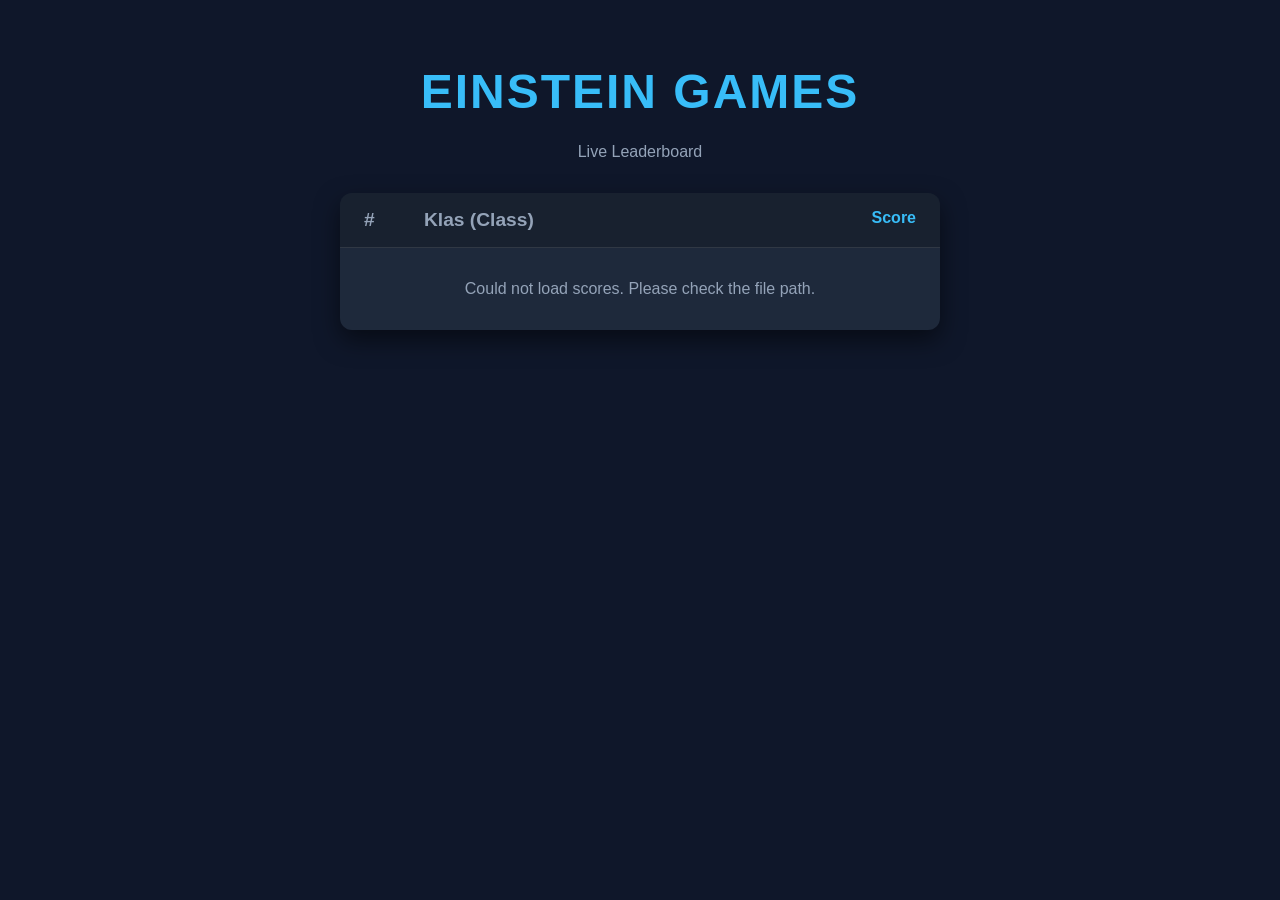
==== index.html @ 459a780b "Update CSV_URL to point to Google Sheets" ====
<!DOCTYPE html>
<html lang="en">
<head>
    <meta charset="UTF-8">
    <meta name="viewport" content="width=device-width, initial-scale=1.0">
    <title>Einstein Games Leaderboard</title>
    <style>
        :root {
            --bg-color: #0f172a;
            --card-bg: #1e293b;
            --text-main: #f8fafc;
            --text-muted: #94a3b8;
            --accent: #38bdf8;
            --gold: #fbbf24;
            --silver: #94a3b8;
            --bronze: #b45309;
        }

        body {
            font-family: 'Segoe UI', Tahoma, Geneva, Verdana, sans-serif;
            background-color: var(--bg-color);
            color: var(--text-main);
            margin: 0;
            padding: 2rem;
            display: flex;
            flex-direction: column;
            align-items: center;
        }

        h1 {
            font-size: 3rem;
            margin-bottom: 0.5rem;
            color: var(--accent);
            text-transform: uppercase;
            letter-spacing: 2px;
            text-align: center;
        }

        p.subtitle {
            color: var(--text-muted);
            margin-bottom: 2rem;
        }

        .leaderboard {
            width: 100%;
            max-width: 600px;
            background: var(--card-bg);
            border-radius: 12px;
            box-shadow: 0 10px 25px rgba(0,0,0,0.5);
            overflow: hidden;
        }

        .header-row {
            display: flex;
            background: rgba(0,0,0,0.2);
            padding: 1rem 1.5rem;
            font-weight: bold;
            color: var(--text-muted);
            border-bottom: 1px solid rgba(255,255,255,0.1);
        }

        .row {
            display: flex;
            padding: 1rem 1.5rem;
            border-bottom: 1px solid rgba(255,255,255,0.05);
            transition: background 0.2s;
            align-items: center;
        }

        .row:hover {
            background: rgba(255,255,255,0.05);
        }

        .col-rank { flex: 0 0 60px; font-weight: bold; font-size: 1.2rem; }
        .col-class { flex: 1; font-size: 1.2rem; }
        .col-score { flex: 0 0 80px; text-align: right; font-weight: bold; color: var(--accent); }

        /* Medals for Top 3 */
        .rank-1 .col-rank { color: var(--gold); text-shadow: 0 0 10px var(--gold); }
        .rank-2 .col-rank { color: var(--silver); }
        .rank-3 .col-rank { color: var(--bronze); }

        .loading, .error {
            text-align: center;
            padding: 2rem;
            color: var(--text-muted);
        }
    </style>
</head>
<body>

    <h1>Einstein Games</h1>
    <p class="subtitle">Live Leaderboard</p>

    <div class="leaderboard">
        <div class="header-row">
            <div class="col-rank">#</div>
            <div class="col-class">Klas (Class)</div>
            <div class="col-score">Score</div>
        </div>
        <div id="board-content">
            <div class="loading">Loading scores...</div>
        </div>
    </div>

    <script>
        // Data source: Change to your active file
        const CSV_URL = 'https://docs.google.com/spreadsheets/d/e/2PACX-1vRPp-_3q8eKAynOcrOs51zcpUpXEWOO2Bczf5Z6v2YbQ8W-eRYW2t5PnRT4SOVWDTQ-SlJ0dWSdmFu2/pub?output=csv';

        async function fetchLeaderboard() {
            try {
                const response = await fetch(CSV_URL);
                if (!response.ok) throw new Error('Network response was not ok');
                const csvText = await response.text();
                
                parseAndRenderCSV(csvText);
            } catch (error) {
                console.error('Error fetching data:', error);
                document.getElementById('board-content').innerHTML = 
                    `<div class="error">Could not load scores. Please check the file path.</div>`;
            }
        }

        function parseAndRenderCSV(csvText) {
            // A more robust regex to split CSV lines, handling commas inside quotes
            const rows = csvText.split(/\r?\n/);
            const boardContent = document.getElementById('board-content');
            boardContent.innerHTML = ''; 

            let teams = [];

            for (let i = 0; i < rows.length; i++) {
                const row = rows[i].trim();
                if (!row) continue;

                // This regex splits by comma, but ignores commas inside double quotes
                // It also removes the surrounding quotes from the resulting strings
                let cols = [];
                let match;
                const regex = /"([^"]*)"|([^,]+)/g;
                
                while (match = regex.exec(row)) {
                    // match[1] is the value if it was in quotes, match[2] is the value without quotes
                    cols.push(match[1] !== undefined ? match[1] : match[2]);
                }

                // Clean up any remaining whitespace
                cols = cols.map(c => c ? c.trim() : '');

                if (cols.length >= 2) {
                    const klas = cols[0];
                    let scoreStr = cols[1];

                    // Skip the first two junk rows (NaN and the header row)
                    if (!klas || klas === 'NaN' || klas.toLowerCase() === 'klas' || klas.toLowerCase() === 'unnamed: 0') {
                        continue; 
                    }

                    // Replace comma with dot for JavaScript math, handle cases where quotes might have leaked
                    let cleanScoreStr = scoreStr.replace(/"/g, '').replace(',', '.');
                    const scoreNum = parseFloat(cleanScoreStr);

                    if (!isNaN(scoreNum)) {
                        teams.push({ 
                            klas: klas, 
                            // Format back to European style for display
                            scoreDisplay: scoreNum.toString().replace('.', ','), 
                            scoreValue: scoreNum 
                        });
                    }
                }
            }

            if (teams.length === 0) {
                boardContent.innerHTML = `<div class="error">No valid data found in the CSV.</div>`;
                return;
            }

            // Sort teams highest to lowest
            teams.sort((a, b) => b.scoreValue - a.scoreValue);

            // Render
            teams.forEach((team, index) => {
                const rank = index + 1;
                const rowDiv = document.createElement('div');
                rowDiv.className = `row rank-${rank}`;
                
                rowDiv.innerHTML = `
                    <div class="col-rank">${rank}</div>
                    <div class="col-class">${team.klas}</div>
                    <div class="col-score">${team.scoreDisplay}</div>
                `;
                
                boardContent.appendChild(rowDiv);
            });
        }

        // Initialize
        fetchLeaderboard();
        
        // Refresh every 60 seconds (useful if using live Google Sheet link)
        // setInterval(fetchLeaderboard, 60000); 
    </script>
</body>
</html>
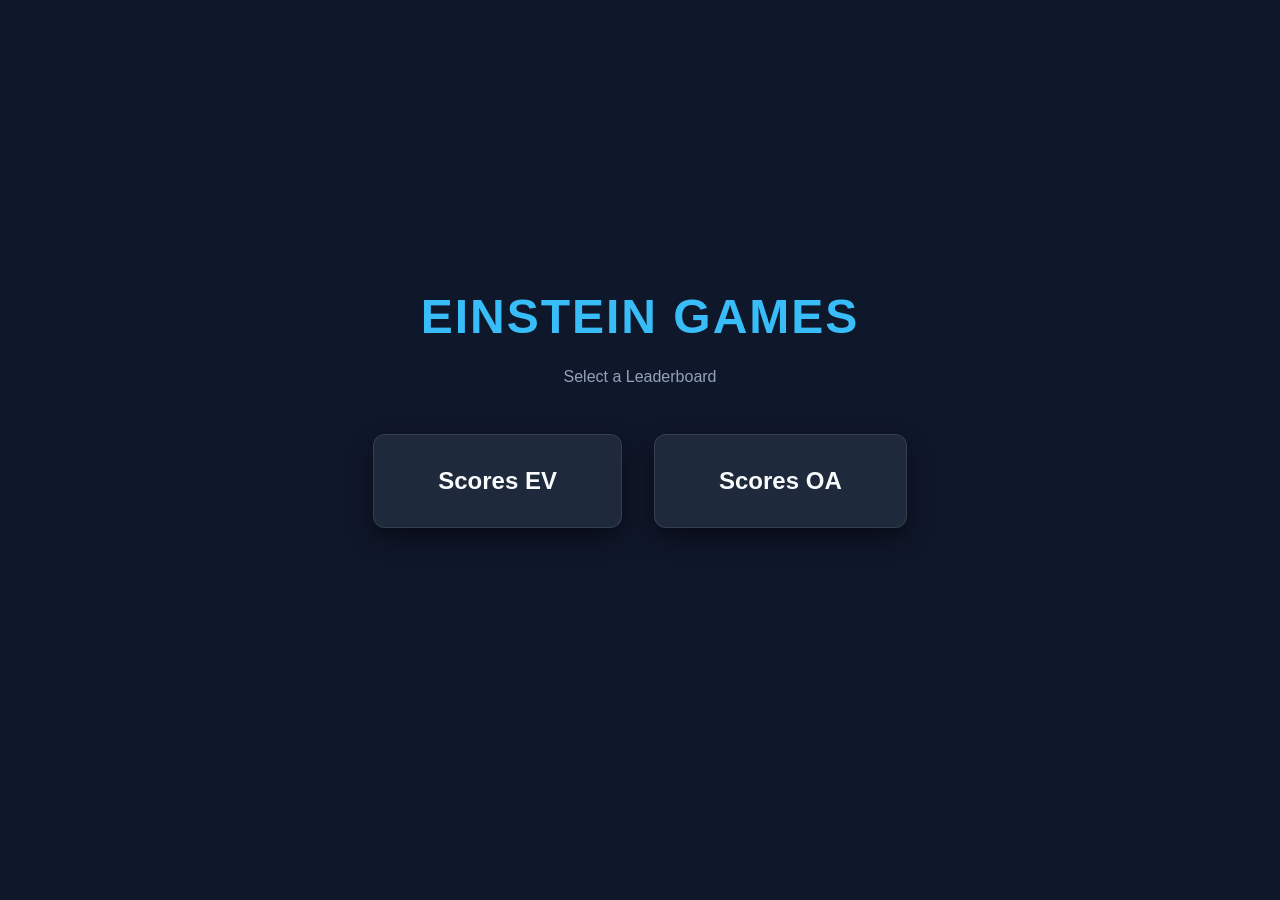
==== commit 972873da: "Add initial HTML structure for Einstein Games" ====
--- a/index.html
+++ b/index.html
@@ -3,7 +3,7 @@
 <head>
     <meta charset="UTF-8">
     <meta name="viewport" content="width=device-width, initial-scale=1.0">
-    <title>Einstein Games Leaderboard</title>
+    <title>Einstein Games - Home</title>
     <style>
         :root {
             --bg-color: #0f172a;
@@ -11,11 +11,7 @@
             --text-main: #f8fafc;
             --text-muted: #94a3b8;
             --accent: #38bdf8;
-            --gold: #fbbf24;
-            --silver: #94a3b8;
-            --bronze: #b45309;
         }
-
         body {
             font-family: 'Segoe UI', Tahoma, Geneva, Verdana, sans-serif;
             background-color: var(--bg-color);
@@ -25,8 +21,9 @@
             display: flex;
             flex-direction: column;
             align-items: center;
+            justify-content: center;
+            min-height: 80vh;
         }
-
         h1 {
             font-size: 3rem;
             margin-bottom: 0.5rem;
@@ -35,171 +32,38 @@
             letter-spacing: 2px;
             text-align: center;
         }
-
-        p.subtitle {
-            color: var(--text-muted);
-            margin-bottom: 2rem;
+        p.subtitle { color: var(--text-muted); margin-bottom: 3rem; }
+        .menu-container {
+            display: flex;
+            gap: 2rem;
+            flex-wrap: wrap;
+            justify-content: center;
         }
-
-        .leaderboard {
-            width: 100%;
-            max-width: 600px;
+        .menu-btn {
             background: var(--card-bg);
+            color: var(--text-main);
+            text-decoration: none;
+            padding: 2rem 4rem;
             border-radius: 12px;
+            font-size: 1.5rem;
+            font-weight: bold;
             box-shadow: 0 10px 25px rgba(0,0,0,0.5);
-            overflow: hidden;
+            transition: transform 0.2s, background 0.2s;
+            border: 1px solid rgba(255,255,255,0.1);
         }
-
-        .header-row {
-            display: flex;
-            background: rgba(0,0,0,0.2);
-            padding: 1rem 1.5rem;
-            font-weight: bold;
-            color: var(--text-muted);
-            border-bottom: 1px solid rgba(255,255,255,0.1);
-        }
-
-        .row {
-            display: flex;
-            padding: 1rem 1.5rem;
-            border-bottom: 1px solid rgba(255,255,255,0.05);
-            transition: background 0.2s;
-            align-items: center;
-        }
-
-        .row:hover {
-            background: rgba(255,255,255,0.05);
-        }
-
-        .col-rank { flex: 0 0 60px; font-weight: bold; font-size: 1.2rem; }
-        .col-class { flex: 1; font-size: 1.2rem; }
-        .col-score { flex: 0 0 80px; text-align: right; font-weight: bold; color: var(--accent); }
-
-        /* Medals for Top 3 */
-        .rank-1 .col-rank { color: var(--gold); text-shadow: 0 0 10px var(--gold); }
-        .rank-2 .col-rank { color: var(--silver); }
-        .rank-3 .col-rank { color: var(--bronze); }
-
-        .loading, .error {
-            text-align: center;
-            padding: 2rem;
-            color: var(--text-muted);
+        .menu-btn:hover {
+            background: rgba(255,255,255,0.1);
+            transform: translateY(-5px);
+            color: var(--accent);
         }
     </style>
 </head>
 <body>
-
     <h1>Einstein Games</h1>
-    <p class="subtitle">Live Leaderboard</p>
-
-    <div class="leaderboard">
-        <div class="header-row">
-            <div class="col-rank">#</div>
-            <div class="col-class">Klas (Class)</div>
-            <div class="col-score">Score</div>
-        </div>
-        <div id="board-content">
-            <div class="loading">Loading scores...</div>
-        </div>
+    <p class="subtitle">Select a Leaderboard</p>
+    <div class="menu-container">
+        <a href="scores_ev.html" class="menu-btn">Scores EV</a>
+        <a href="scores_oa.html" class="menu-btn">Scores OA</a>
     </div>
-
-    <script>
-        // Data source: Change to your active file
-        const CSV_URL = 'https://docs.google.com/spreadsheets/d/e/2PACX-1vRPp-_3q8eKAynOcrOs51zcpUpXEWOO2Bczf5Z6v2YbQ8W-eRYW2t5PnRT4SOVWDTQ-SlJ0dWSdmFu2/pub?output=csv';
-
-        async function fetchLeaderboard() {
-            try {
-                const response = await fetch(CSV_URL);
-                if (!response.ok) throw new Error('Network response was not ok');
-                const csvText = await response.text();
-                
-                parseAndRenderCSV(csvText);
-            } catch (error) {
-                console.error('Error fetching data:', error);
-                document.getElementById('board-content').innerHTML = 
-                    `<div class="error">Could not load scores. Please check the file path.</div>`;
-            }
-        }
-
-        function parseAndRenderCSV(csvText) {
-            // A more robust regex to split CSV lines, handling commas inside quotes
-            const rows = csvText.split(/\r?\n/);
-            const boardContent = document.getElementById('board-content');
-            boardContent.innerHTML = ''; 
-
-            let teams = [];
-
-            for (let i = 0; i < rows.length; i++) {
-                const row = rows[i].trim();
-                if (!row) continue;
-
-                // This regex splits by comma, but ignores commas inside double quotes
-                // It also removes the surrounding quotes from the resulting strings
-                let cols = [];
-                let match;
-                const regex = /"([^"]*)"|([^,]+)/g;
-                
-                while (match = regex.exec(row)) {
-                    // match[1] is the value if it was in quotes, match[2] is the value without quotes
-                    cols.push(match[1] !== undefined ? match[1] : match[2]);
-                }
-
-                // Clean up any remaining whitespace
-                cols = cols.map(c => c ? c.trim() : '');
-
-                if (cols.length >= 2) {
-                    const klas = cols[0];
-                    let scoreStr = cols[1];
-
-                    // Skip the first two junk rows (NaN and the header row)
-                    if (!klas || klas === 'NaN' || klas.toLowerCase() === 'klas' || klas.toLowerCase() === 'unnamed: 0') {
-                        continue; 
-                    }
-
-                    // Replace comma with dot for JavaScript math, handle cases where quotes might have leaked
-                    let cleanScoreStr = scoreStr.replace(/"/g, '').replace(',', '.');
-                    const scoreNum = parseFloat(cleanScoreStr);
-
-                    if (!isNaN(scoreNum)) {
-                        teams.push({ 
-                            klas: klas, 
-                            // Format back to European style for display
-                            scoreDisplay: scoreNum.toString().replace('.', ','), 
-                            scoreValue: scoreNum 
-                        });
-                    }
-                }
-            }
-
-            if (teams.length === 0) {
-                boardContent.innerHTML = `<div class="error">No valid data found in the CSV.</div>`;
-                return;
-            }
-
-            // Sort teams highest to lowest
-            teams.sort((a, b) => b.scoreValue - a.scoreValue);
-
-            // Render
-            teams.forEach((team, index) => {
-                const rank = index + 1;
-                const rowDiv = document.createElement('div');
-                rowDiv.className = `row rank-${rank}`;
-                
-                rowDiv.innerHTML = `
-                    <div class="col-rank">${rank}</div>
-                    <div class="col-class">${team.klas}</div>
-                    <div class="col-score">${team.scoreDisplay}</div>
-                `;
-                
-                boardContent.appendChild(rowDiv);
-            });
-        }
-
-        // Initialize
-        fetchLeaderboard();
-        
-        // Refresh every 60 seconds (useful if using live Google Sheet link)
-        // setInterval(fetchLeaderboard, 60000); 
-    </script>
 </body>
 </html>
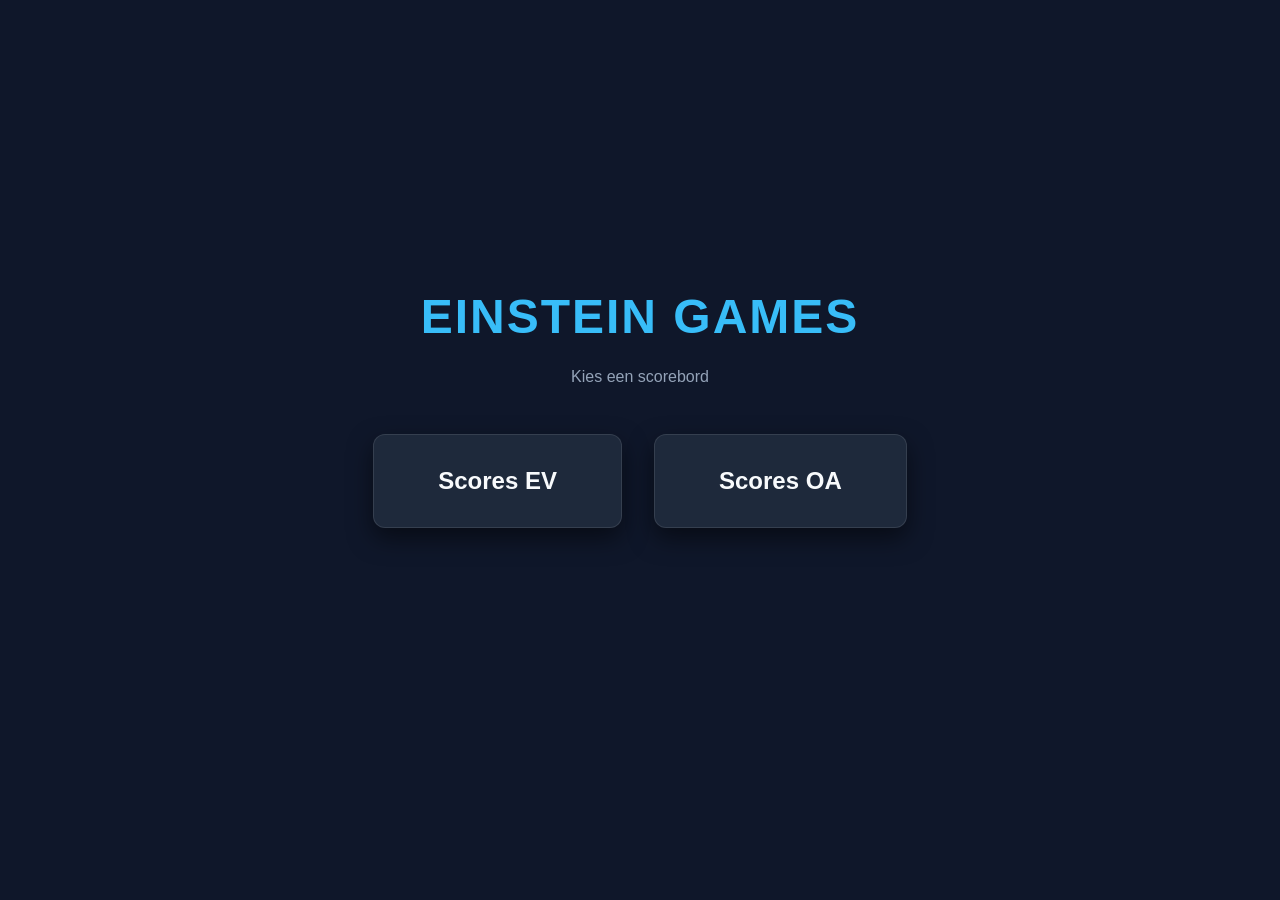
==== commit 0c8e26a6: "Translate leaderboard titles and buttons to Dutch for localization" ====
--- a/index.html
+++ b/index.html
@@ -60,7 +60,7 @@
 </head>
 <body>
     <h1>Einstein Games</h1>
-    <p class="subtitle">Select a Leaderboard</p>
+    <p class="subtitle">Kies een scorebord</p>
     <div class="menu-container">
         <a href="scores_ev.html" class="menu-btn">Scores EV</a>
         <a href="scores_oa.html" class="menu-btn">Scores OA</a>
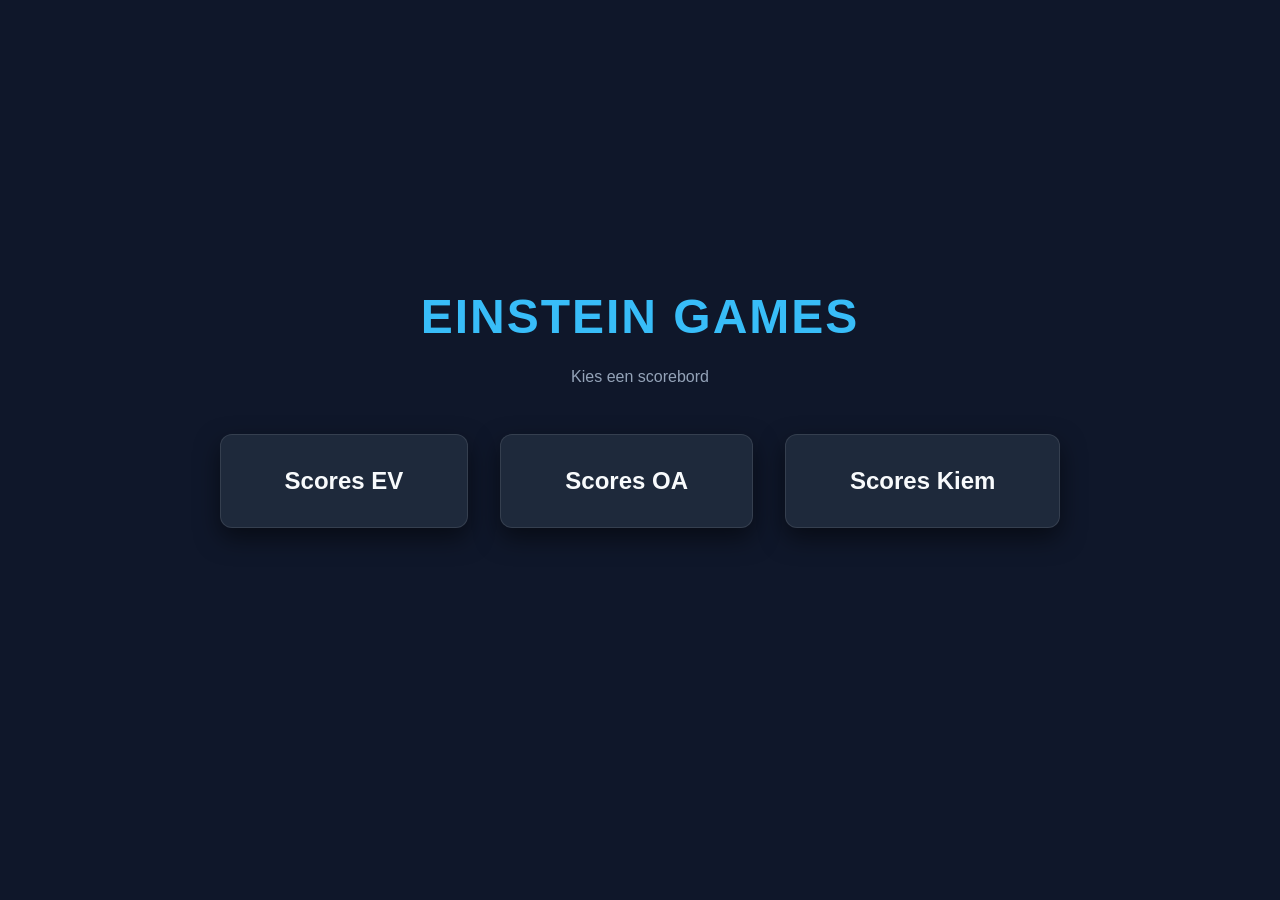
==== commit 1abfc187: "Add Scores Kiem page and update menu links" ====
--- a/index.html
+++ b/index.html
@@ -64,6 +64,7 @@
     <div class="menu-container">
         <a href="scores_ev.html" class="menu-btn">Scores EV</a>
         <a href="scores_oa.html" class="menu-btn">Scores OA</a>
+        <a href="scores_kiem.html" class="menu-btn">Scores Kiem</a>
     </div>
 </body>
 </html>
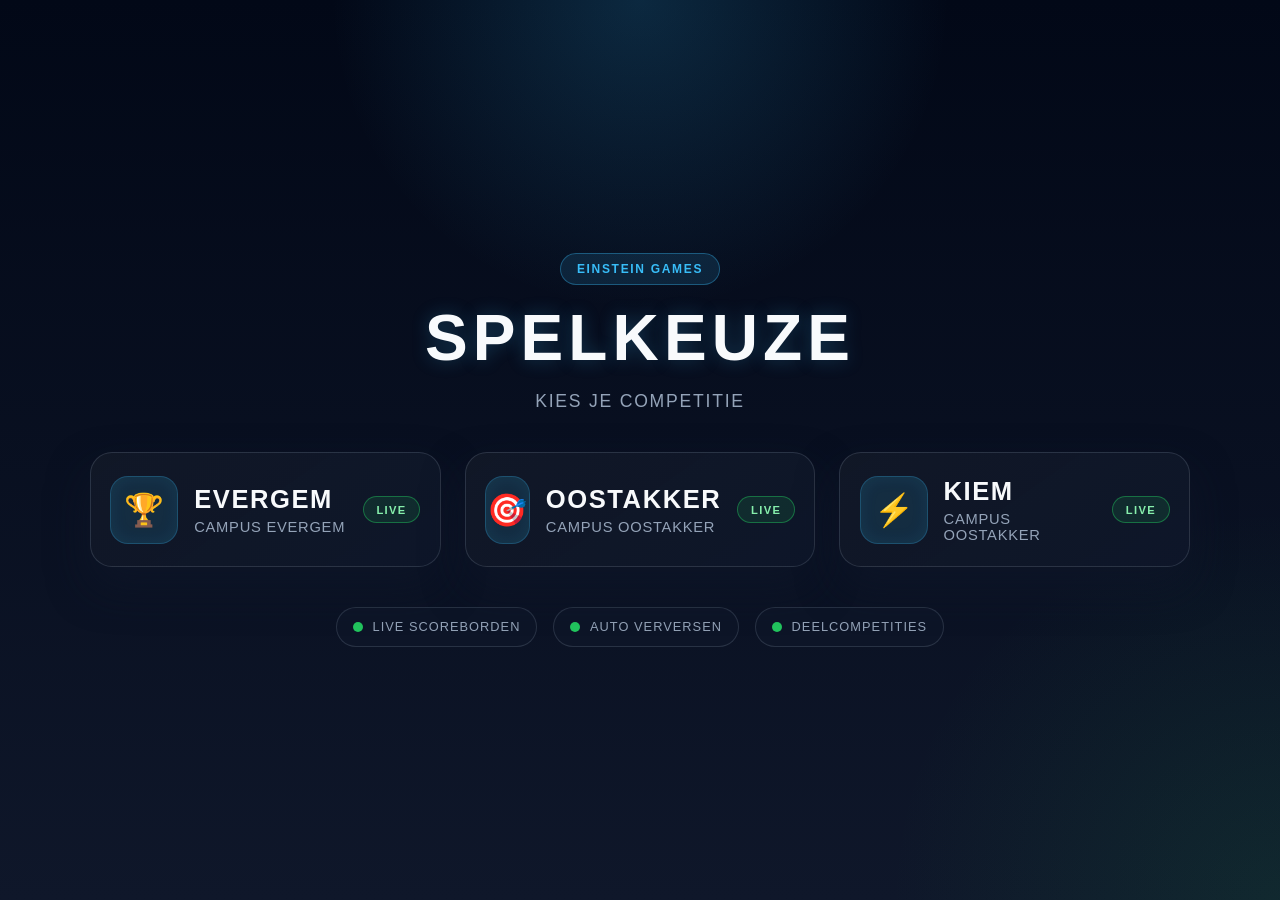
==== commit fcbf8721: "Refactor index page and remove old redesign; update scoreboard links to point to new index" ====
--- a/index.html
+++ b/index.html
@@ -3,68 +3,51 @@
 <head>
     <meta charset="UTF-8">
     <meta name="viewport" content="width=device-width, initial-scale=1.0">
-    <title>Einstein Games - Home</title>
-    <style>
-        :root {
-            --bg-color: #0f172a;
-            --card-bg: #1e293b;
-            --text-main: #f8fafc;
-            --text-muted: #94a3b8;
-            --accent: #38bdf8;
-        }
-        body {
-            font-family: 'Segoe UI', Tahoma, Geneva, Verdana, sans-serif;
-            background-color: var(--bg-color);
-            color: var(--text-main);
-            margin: 0;
-            padding: 2rem;
-            display: flex;
-            flex-direction: column;
-            align-items: center;
-            justify-content: center;
-            min-height: 80vh;
-        }
-        h1 {
-            font-size: 3rem;
-            margin-bottom: 0.5rem;
-            color: var(--accent);
-            text-transform: uppercase;
-            letter-spacing: 2px;
-            text-align: center;
-        }
-        p.subtitle { color: var(--text-muted); margin-bottom: 3rem; }
-        .menu-container {
-            display: flex;
-            gap: 2rem;
-            flex-wrap: wrap;
-            justify-content: center;
-        }
-        .menu-btn {
-            background: var(--card-bg);
-            color: var(--text-main);
-            text-decoration: none;
-            padding: 2rem 4rem;
-            border-radius: 12px;
-            font-size: 1.5rem;
-            font-weight: bold;
-            box-shadow: 0 10px 25px rgba(0,0,0,0.5);
-            transition: transform 0.2s, background 0.2s;
-            border: 1px solid rgba(255,255,255,0.1);
-        }
-        .menu-btn:hover {
-            background: rgba(255,255,255,0.1);
-            transform: translateY(-5px);
-            color: var(--accent);
-        }
-    </style>
+    <title>Einstein Games - Arena Select</title>
+    <link rel="stylesheet" href="redesign.css">
 </head>
-<body>
-    <h1>Einstein Games</h1>
-    <p class="subtitle">Kies een scorebord</p>
-    <div class="menu-container">
-        <a href="scores_ev.html" class="menu-btn">Scores EV</a>
-        <a href="scores_oa.html" class="menu-btn">Scores OA</a>
-        <a href="scores_kiem.html" class="menu-btn">Scores Kiem</a>
+<body class="home-page">
+    <div class="page-shell">
+        <div class="top-banner">
+            <div class="eyebrow">Einstein Games</div>
+            <h1>Spelkeuze</h1>
+            <p class="subtitle">Kies je competitie</p>
+        </div>
+
+        <div class="menu-container">
+            <a href="scores_ev_redesign.html" class="menu-card">
+                <div class="card-icon">🏆</div>
+                <div class="card-body">
+                    <h2>Evergem</h2>
+                    <p>campus Evergem</p>
+                </div>
+                <span class="card-tag">Live</span>
+            </a>
+
+            <a href="scores_oa_redesign.html" class="menu-card">
+                <div class="card-icon">🎯</div>
+                <div class="card-body">
+                    <h2>Oostakker</h2>
+                    <p>campus Oostakker</p>
+                </div>
+                <span class="card-tag">Live</span>
+            </a>
+
+            <a href="scores_kiem_redesign.html" class="menu-card">
+                <div class="card-icon">⚡</div>
+                <div class="card-body">
+                    <h2>Kiem</h2>
+                    <p>campus Oostakker</p>
+                </div>
+                <span class="card-tag">Live</span>
+            </a>
+        </div>
+
+        <div class="status-row">
+            <div class="tiny-pill"><span class="dot"></span>Live scoreborden</div>
+            <div class="tiny-pill"><span class="dot"></span>Auto verversen</div>
+            <div class="tiny-pill"><span class="dot"></span>Deelcompetities</div>
+        </div>
     </div>
 </body>
 </html>
--- a/redesign.css
+++ b/redesign.css
@@ -0,0 +1,447 @@
+:root {
+    --bg: #020817;
+    --bg-2: #0f172a;
+    --bg-color: #0f172a;
+    --bg-deep: #020817;
+    --card-bg: #111827;
+    --panel-bg: rgba(15, 23, 42, 0.8);
+    --text-main: #f8fafc;
+    --text-muted: #94a3b8;
+    --text: #e2e8f0;
+    --accent: #38bdf8;
+    --accent-strong: #0ea5e9;
+    --accent-2: #0ea5e9;
+    --green: #22c55e;
+    --success: #22c55e;
+    --gold: #fbbf24;
+    --silver: #cbd5e1;
+    --bronze: #f59e0b;
+    --danger: #ef4444;
+    --shadow: rgba(15, 23, 42, 0.6);
+    --border: rgba(148, 163, 184, 0.2);
+}
+
+* {
+    box-sizing: border-box;
+}
+
+body {
+    margin: 0;
+    min-height: 100vh;
+    font-family: 'Segoe UI', Tahoma, Geneva, Verdana, sans-serif;
+    background:
+        radial-gradient(circle at top, rgba(56, 189, 248, 0.18), transparent 28%),
+        radial-gradient(circle at bottom right, rgba(34, 197, 94, 0.1), transparent 25%),
+        linear-gradient(180deg, var(--bg-deep), var(--bg-color));
+    color: var(--text-main);
+}
+
+body.home-page {
+    display: flex;
+    justify-content: center;
+    align-items: center;
+    padding: 2rem 1rem;
+}
+
+body.scoreboard-page {
+    padding: 2rem 1rem;
+}
+
+.page-shell {
+    width: min(1100px, 100%);
+}
+
+.top-banner {
+    text-align: center;
+    margin-bottom: 2rem;
+}
+
+.eyebrow {
+    display: inline-block;
+    padding: 0.5rem 1rem;
+    border-radius: 999px;
+    background: rgba(56, 189, 248, 0.12);
+    border: 1px solid rgba(56, 189, 248, 0.35);
+    color: var(--accent);
+    font-size: 0.75rem;
+    font-weight: 700;
+    letter-spacing: 0.14em;
+    text-transform: uppercase;
+    margin-bottom: 1rem;
+}
+
+h1 {
+    margin: 0;
+    font-size: clamp(2.5rem, 5vw, 5rem);
+    letter-spacing: 0.08em;
+    text-transform: uppercase;
+    color: var(--text-main);
+    text-shadow: 0 0 18px rgba(56, 189, 248, 0.25);
+}
+
+.subtitle {
+    margin: 1rem auto 0;
+    color: var(--text-muted);
+    font-size: 1.1rem;
+    letter-spacing: 0.1em;
+    text-transform: uppercase;
+}
+
+.menu-container {
+    display: grid;
+    grid-template-columns: repeat(auto-fit, minmax(230px, 1fr));
+    gap: 1.5rem;
+    margin-top: 2.5rem;
+}
+
+.menu-card {
+    position: relative;
+    display: flex;
+    align-items: center;
+    gap: 1rem;
+    background: linear-gradient(145deg, rgba(17, 24, 39, 0.98), rgba(15, 23, 42, 0.9));
+    border: 1px solid var(--border);
+    border-radius: 22px;
+    padding: 1.4rem 1.2rem;
+    text-decoration: none;
+    color: var(--text-main);
+    box-shadow: 0 20px 40px var(--shadow);
+    overflow: hidden;
+    transition: transform 0.2s ease, border-color 0.2s ease, box-shadow 0.2s ease;
+}
+
+.menu-card::before {
+    content: "";
+    position: absolute;
+    inset: 0;
+    background: linear-gradient(135deg, rgba(56, 189, 248, 0.12), transparent 45%, rgba(34, 197, 94, 0.08));
+    opacity: 0;
+    transition: opacity 0.2s ease;
+}
+
+.menu-card:hover {
+    transform: translateY(-7px) scale(1.02);
+    border-color: rgba(56, 189, 248, 0.65);
+    box-shadow: 0 25px 45px rgba(14, 165, 233, 0.18);
+}
+
+.menu-card:hover::before {
+    opacity: 1;
+}
+
+.card-icon {
+    position: relative;
+    z-index: 1;
+    width: 68px;
+    height: 68px;
+    border-radius: 18px;
+    display: grid;
+    place-items: center;
+    background: rgba(56, 189, 248, 0.13);
+    border: 1px solid rgba(56, 189, 248, 0.25);
+    font-size: 2rem;
+    box-shadow: inset 0 0 18px rgba(56, 189, 248, 0.08);
+}
+
+.card-body {
+    position: relative;
+    z-index: 1;
+    flex: 1;
+}
+
+.card-body h2 {
+    margin: 0;
+    font-size: clamp(1.6rem, 2vw, 2rem);
+    letter-spacing: 0.06em;
+    text-transform: uppercase;
+}
+
+.card-body p {
+    margin: 0.35rem 0 0;
+    color: var(--text-muted);
+    font-size: 0.92rem;
+    letter-spacing: 0.05em;
+    text-transform: uppercase;
+}
+
+.card-tag {
+    position: relative;
+    z-index: 1;
+    padding: 0.4rem 0.8rem;
+    border-radius: 999px;
+    background: rgba(34, 197, 94, 0.12);
+    border: 1px solid rgba(34, 197, 94, 0.45);
+    color: #86efac;
+    font-size: 0.7rem;
+    font-weight: 700;
+    letter-spacing: 0.12em;
+    text-transform: uppercase;
+}
+
+.status-row {
+    margin-top: 2.5rem;
+    display: flex;
+    justify-content: center;
+    gap: 1rem;
+    flex-wrap: wrap;
+}
+
+.tiny-pill {
+    display: inline-flex;
+    align-items: center;
+    gap: 0.6rem;
+    background: rgba(15, 23, 42, 0.7);
+    border: 1px solid var(--border);
+    border-radius: 999px;
+    padding: 0.7rem 1rem;
+    color: var(--text-muted);
+    font-size: 0.8rem;
+    letter-spacing: 0.08em;
+    text-transform: uppercase;
+}
+
+.tiny-pill .dot {
+    width: 10px;
+    height: 10px;
+    border-radius: 50%;
+    background: var(--green);
+    box-shadow: 0 0 0 0 rgba(34, 197, 94, 0.7);
+    animation: pulse 1.8s infinite;
+}
+
+.page {
+    width: min(920px, 100%);
+    margin: 0 auto;
+}
+
+.topbar {
+    display: flex;
+    justify-content: space-between;
+    align-items: center;
+    gap: 1rem;
+    margin-bottom: 1rem;
+    flex-wrap: wrap;
+}
+
+.back-btn {
+    color: var(--accent);
+    text-decoration: none;
+    font-weight: 700;
+    letter-spacing: 0.04em;
+}
+
+.back-btn:hover {
+    text-decoration: underline;
+}
+
+.live-status {
+    display: inline-flex;
+    align-items: center;
+    gap: 0.6rem;
+    padding: 0.5rem 0.8rem;
+    border-radius: 999px;
+    background: rgba(17, 24, 39, 0.8);
+    border: 1px solid rgba(148,163,184,0.25);
+    color: var(--muted);
+    font-size: 0.8rem;
+    text-transform: uppercase;
+    letter-spacing: 0.12em;
+}
+
+.pulse-dot {
+    width: 10px;
+    height: 10px;
+    border-radius: 50%;
+    background: var(--success);
+    box-shadow: 0 0 0 0 rgba(34,197,94,0.7);
+    animation: pulse 1.8s infinite;
+}
+
+.timer-bar-container {
+    width: 100%;
+    height: 5px;
+    background: rgba(255,255,255,0.08);
+    border-radius: 999px;
+    overflow: hidden;
+    margin-bottom: 1.5rem;
+}
+
+.timer-bar {
+    height: 100%;
+    width: 100%;
+    background: linear-gradient(90deg, var(--accent), var(--accent-2));
+    transition: width 1s linear;
+}
+
+.header-box {
+    padding: 1.5rem 1rem 0;
+    text-align: center;
+}
+
+.header-box .eyebrow {
+    display: inline-block;
+    margin-bottom: 0.8rem;
+    padding: 0.45rem 0.9rem;
+    border-radius: 999px;
+    background: rgba(56,189,248,0.08);
+    border: 1px solid rgba(56,189,248,0.25);
+    color: var(--accent);
+    font-size: 0.72rem;
+    font-weight: 700;
+    letter-spacing: 0.16em;
+    text-transform: uppercase;
+}
+
+.header-box h1 {
+    margin: 0;
+    font-size: clamp(2.2rem, 4vw, 4rem);
+    letter-spacing: 0.08em;
+    text-transform: uppercase;
+    color: var(--text);
+    text-shadow: none;
+}
+
+.header-box .subtitle {
+    margin: 0.8rem 0 2rem;
+    color: var(--muted);
+    letter-spacing: 0.14em;
+    text-transform: uppercase;
+    font-size: 0.85rem;
+}
+
+.stats-grid {
+    display: grid;
+    grid-template-columns: repeat(auto-fit, minmax(180px, 1fr));
+    gap: 1rem;
+    margin-bottom: 1.5rem;
+}
+
+.stat-card {
+    background: linear-gradient(145deg, rgba(17,24,39,0.95), rgba(15,23,42,0.9));
+    border: 1px solid rgba(148,163,184,0.18);
+    border-radius: 18px;
+    padding: 1rem 1.2rem;
+    box-shadow: 0 16px 36px rgba(0,0,0,0.2);
+}
+
+.stat-label {
+    color: var(--muted);
+    font-size: 0.72rem;
+    letter-spacing: 0.12em;
+    text-transform: uppercase;
+}
+
+.stat-value {
+    margin-top: 0.45rem;
+    font-size: clamp(1.6rem, 3vw, 2.3rem);
+    font-weight: 800;
+    color: var(--accent);
+}
+
+.leaderboard {
+    background: rgba(15, 23, 42, 0.75);
+    border: 1px solid rgba(148,163,184,0.2);
+    border-radius: 22px;
+    overflow: hidden;
+    box-shadow: 0 28px 50px rgba(0,0,0,0.25);
+}
+
+.header-row {
+    display: flex;
+    align-items: center;
+    background: rgba(2, 8, 23, 0.65);
+    color: var(--muted);
+    font-weight: 700;
+    letter-spacing: 0.08em;
+    text-transform: uppercase;
+    padding: 1rem 1.4rem;
+    border-bottom: 1px solid rgba(148,163,184,0.12);
+}
+
+.row {
+    display: flex;
+    align-items: center;
+    gap: 0.75rem;
+    padding: 1rem 1.4rem;
+    border-bottom: 1px solid rgba(148,163,184,0.08);
+    transition: background 0.2s ease, transform 0.2s ease;
+}
+
+.row:hover {
+    background: rgba(255,255,255,0.02);
+    transform: translateX(3px);
+}
+
+.row:last-child {
+    border-bottom: none;
+}
+
+.col-rank {
+    flex: 0 0 72px;
+    font-size: 1.3rem;
+    font-weight: 800;
+    color: var(--muted);
+}
+
+.col-class {
+    flex: 1;
+    font-size: 1.15rem;
+    font-weight: 700;
+}
+
+.col-score {
+    flex: 0 0 120px;
+    text-align: right;
+    font-weight: 800;
+    font-size: 1.2rem;
+    color: var(--accent);
+}
+
+.rank-1 .col-rank { color: var(--gold); }
+.rank-2 .col-rank { color: var(--silver); }
+.rank-3 .col-rank { color: var(--bronze); }
+
+.rank-1 {
+    background: linear-gradient(90deg, rgba(251,191,36,0.08), transparent 60%);
+}
+
+.rank-2 {
+    background: linear-gradient(90deg, rgba(148,163,184,0.08), transparent 60%);
+}
+
+.rank-3 {
+    background: linear-gradient(90deg, rgba(245,158,11,0.08), transparent 60%);
+}
+
+.loading, .error {
+    padding: 2rem 1rem;
+    text-align: center;
+    color: var(--muted);
+}
+
+@keyframes pulse {
+    0% { box-shadow: 0 0 0 0 rgba(34, 197, 94, 0.7); }
+    70% { box-shadow: 0 0 0 12px rgba(34, 197, 94, 0); }
+    100% { box-shadow: 0 0 0 0 rgba(34, 197, 94, 0); }
+}
+
+@media (max-width: 640px) {
+    .menu-card {
+        padding: 1rem;
+    }
+
+    .card-icon {
+        width: 58px;
+        height: 58px;
+        font-size: 1.7rem;
+    }
+
+    .col-score {
+        flex-basis: 90px;
+    }
+
+    .header-row, .row {
+        padding-left: 1rem;
+        padding-right: 1rem;
+    }
+}
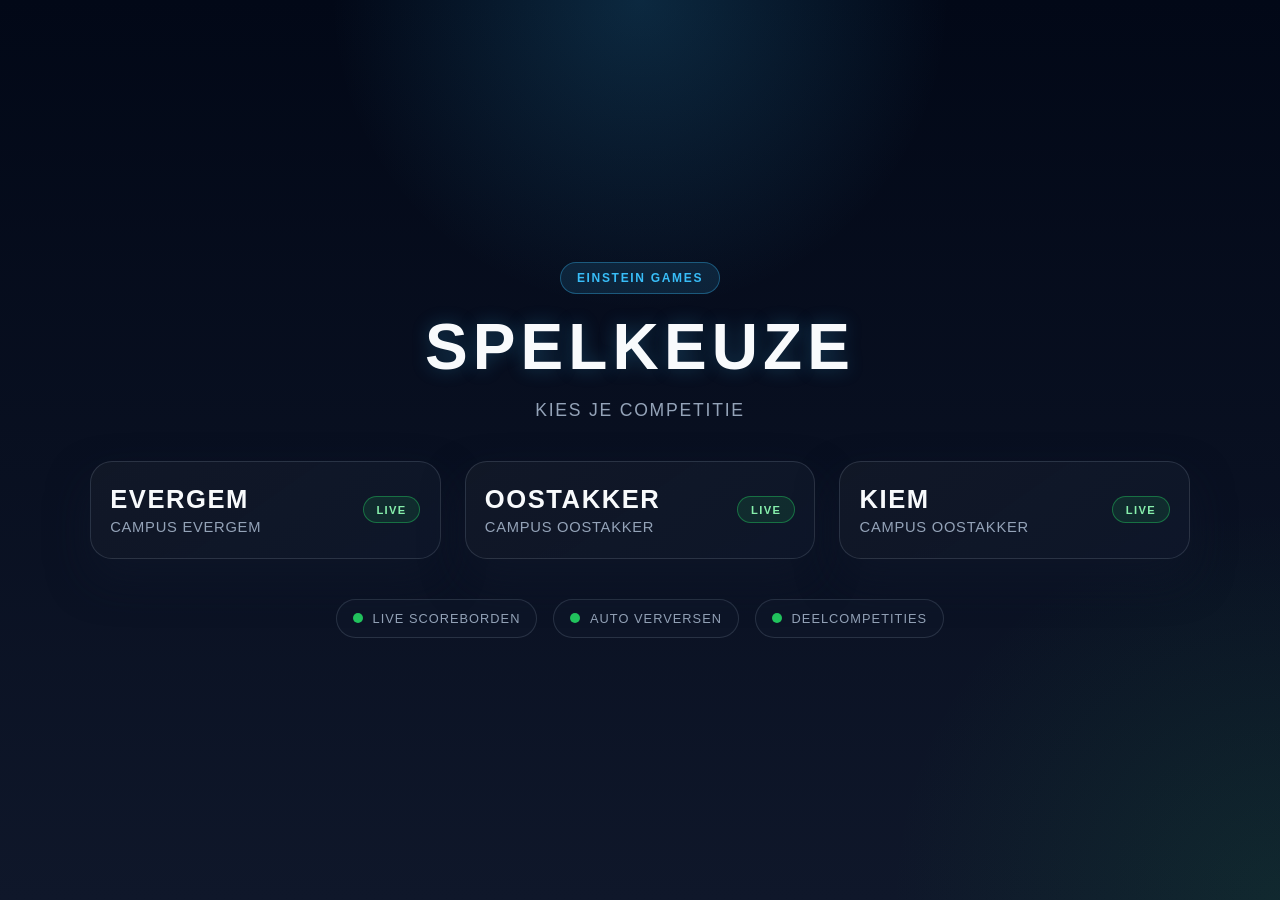
==== commit 21b8a699: "Comment out card icons in menu for cleaner design" ====
--- a/index.html
+++ b/index.html
@@ -16,7 +16,7 @@
 
         <div class="menu-container">
             <a href="scores_ev_redesign.html" class="menu-card">
-                <div class="card-icon">🏆</div>
+               <!-- <div class="card-icon">🏆</div> -->
                 <div class="card-body">
                     <h2>Evergem</h2>
                     <p>campus Evergem</p>
@@ -25,7 +25,7 @@
             </a>
 
             <a href="scores_oa_redesign.html" class="menu-card">
-                <div class="card-icon">🎯</div>
+                <!--<div class="card-icon">🎯</div> -->
                 <div class="card-body">
                     <h2>Oostakker</h2>
                     <p>campus Oostakker</p>
@@ -34,7 +34,7 @@
             </a>
 
             <a href="scores_kiem_redesign.html" class="menu-card">
-                <div class="card-icon">⚡</div>
+              <!--  <div class="card-icon">⚡</div> -->
                 <div class="card-body">
                     <h2>Kiem</h2>
                     <p>campus Oostakker</p>
